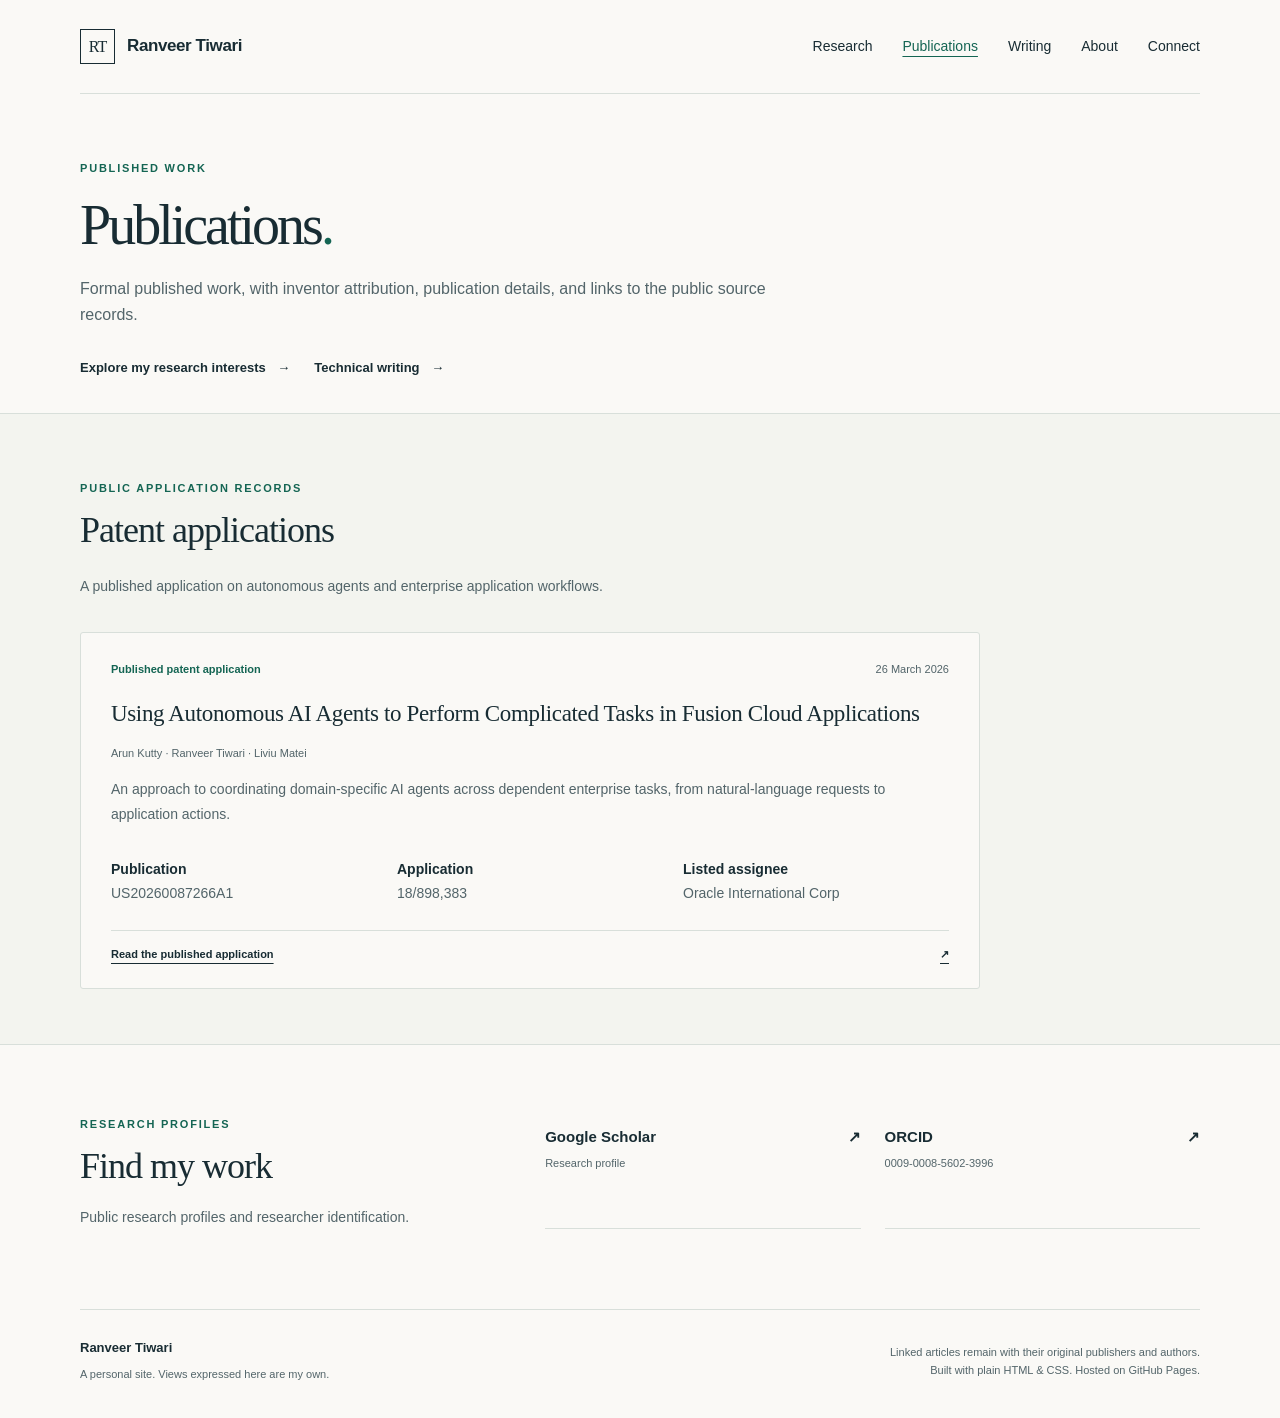
==== publications/index.html @ 8fa20ac8 "Clarify articles and separate research publications" ====
<!doctype html>
<html lang="en">
<head>
  <meta charset="utf-8">
  <meta name="viewport" content="width=device-width, initial-scale=1">
  <meta name="color-scheme" content="light">
  <title>Publications — Ranveer Tiwari</title>
  <meta name="description" content="Ranveer Tiwari’s formal published work, including a U.S. patent application, with inventor attribution, publication details, and public source records.">
  <link rel="canonical" href="https://ranvet.github.io/publications/">
  <meta property="og:type" content="website">
  <meta property="og:site_name" content="Ranveer Tiwari">
  <meta property="og:title" content="Publications — Ranveer Tiwari">
  <meta property="og:description" content="Published patent applications with full inventor credits, publication details, and original source links.">
  <meta property="og:url" content="https://ranvet.github.io/publications/">
  <meta name="twitter:card" content="summary">
  <link rel="icon" href="/assets/favicon.svg" type="image/svg+xml">
  <link rel="stylesheet" href="/assets/style.css">
</head>
<body>
  <a class="skip-link" href="#main">Skip to content</a>
  <header class="site-header wrap">
    <a class="brand" href="/" aria-label="Ranveer Tiwari home"><span class="monogram" aria-hidden="true">RT</span>Ranveer Tiwari</a>
    <nav aria-label="Main navigation">
      <a href="/research/">Research</a>
      <a href="/publications/" aria-current="page">Publications</a>
      <a href="/writing/">Writing</a>
      <a href="/#about">About</a>
      <a href="/#connect">Connect</a>
    </nav>
  </header>

  <main id="main">
    <section class="archive-hero wrap" aria-labelledby="publications-title">
      <p class="eyebrow">Published work</p>
      <h1 id="publications-title">Publications<span class="name-dot">.</span></h1>
      <p class="section-intro">Formal published work, with inventor attribution, publication details, and links to the public source records.</p>
      <div class="hero-actions">
        <a class="text-link" href="/research/">Explore my research interests <span aria-hidden="true">→</span></a>
        <a class="text-link" href="/writing/">Technical writing <span aria-hidden="true">→</span></a>
      </div>
    </section>

    <section class="writing-section" aria-labelledby="patent-applications-title">
      <div class="wrap">
        <div class="section-heading">
          <div><p class="eyebrow">Public application records</p><h2 id="patent-applications-title">Patent applications</h2></div>
        </div>
        <p class="section-intro">A published application on autonomous agents and enterprise application workflows.</p>
        <article class="article-card publication-card">
          <div class="article-meta"><span>Published patent application</span><time datetime="2026-03-26">26 March 2026</time></div>
          <h3><a href="https://patents.google.com/patent/US20260087266A1/en">Using Autonomous AI Agents to Perform Complicated Tasks in Fusion Cloud Applications</a></h3>
          <p class="byline">Arun Kutty · Ranveer Tiwari · Liviu Matei</p>
          <p>An approach to coordinating domain-specific AI agents across dependent enterprise tasks, from natural-language requests to application actions.</p>
          <dl class="publication-details">
            <div><dt>Publication</dt><dd>US20260087266A1</dd></div>
            <div><dt>Application</dt><dd>18/898,383</dd></div>
            <div><dt>Listed assignee</dt><dd>Oracle International Corp</dd></div>
          </dl>
          <a class="publication-label" href="https://patents.google.com/patent/US20260087266A1/en">Read the published application <span aria-hidden="true">↗</span></a>
        </article>
      </div>
    </section>

    <section class="connect-section wrap" aria-labelledby="publication-profiles-title">
      <div><p class="eyebrow">Research profiles</p><h2 id="publication-profiles-title">Find my work</h2><p>Public research profiles and researcher identification.</p></div>
      <div class="profile-grid">
        <a href="https://scholar.google.com/citations?user=N9rX1bMAAAAJ&amp;hl=en"><span>Google Scholar<small>Research profile</small></span><span aria-hidden="true">↗</span></a>
        <a href="https://orcid.org/0009-0008-5602-3996"><span>ORCID<small>0009-0008-5602-3996</small></span><span aria-hidden="true">↗</span></a>
      </div>
    </section>
  </main>

  <footer class="site-footer wrap">
    <div><a class="footer-name" href="/">Ranveer Tiwari</a><p>A personal site. Views expressed here are my own.</p></div>
    <p>Linked articles remain with their original publishers and authors.<br>Built with plain HTML &amp; CSS. Hosted on GitHub Pages.</p>
  </footer>
</body>
</html>
---- assets/style.css ----
:root{--paper:#faf9f6;--white:#fff;--ink:#182c33;--muted:#53656a;--accent:#146553;--line:#d8dfda;--tint:#eef3ed;--serif:Georgia,'Times New Roman',serif;--sans:-apple-system,BlinkMacSystemFont,'Segoe UI',sans-serif}
*{box-sizing:border-box}
html{scroll-behavior:smooth;scroll-padding-top:30px}
body{margin:0;background:var(--paper);color:var(--ink);font:16px/1.65 var(--sans);-webkit-font-smoothing:antialiased}
a{color:inherit;text-underline-offset:5px}
a:hover{color:var(--accent)}
a:focus-visible{outline:3px solid var(--accent);outline-offset:5px;border-radius:2px}
.wrap{width:min(1120px,calc(100% - 96px));margin-inline:auto}
.skip-link{position:absolute;left:24px;top:-100px;z-index:10;background:var(--ink);color:white;padding:12px 18px}
.skip-link:focus{top:12px;color:white}
.site-header{display:flex;align-items:center;justify-content:space-between;gap:24px;padding-block:29px;border-bottom:1px solid var(--line)}
.brand{display:inline-flex;align-items:center;gap:12px;text-decoration:none;font-size:17px;font-weight:650;letter-spacing:-.4px}
.monogram{display:grid;place-items:center;width:35px;height:35px;border:1px solid var(--ink);font:16px var(--serif);letter-spacing:-1px}
nav{display:flex;gap:30px;font-size:14px}
nav a{text-decoration:none}
.hero{display:grid;grid-template-columns:minmax(0,1fr) 290px;align-items:center;gap:70px;padding-block:88px 96px}
.eyebrow{margin:0 0 19px;color:var(--accent);font-size:11px;font-weight:700;letter-spacing:1.8px;text-transform:uppercase}
h1,h2,h3,p{margin-top:0}
h1{margin-bottom:23px;font:clamp(44px,5.5vw,68px)/1.07 var(--serif);letter-spacing:-3px}
.name-dot{color:var(--accent)}
.hero-deck{margin-bottom:22px;font:clamp(23px,2.5vw,30px)/1.35 var(--serif);letter-spacing:-.5px}
.hero-description{max-width:565px;color:var(--muted);font-size:16px;line-height:1.85}
.hero-actions{display:flex;flex-wrap:wrap;align-items:center;gap:24px;margin-top:28px}
.button{display:inline-flex;align-items:center;gap:24px;background:var(--ink);color:var(--white);padding:12px 19px;text-decoration:none;font-size:13px;font-weight:600;border:1px solid var(--ink);border-radius:3px}
.button:hover{background:var(--accent);border-color:var(--accent);color:white}
.text-link{font-size:13px;font-weight:600;text-decoration:none}
.text-link:hover{text-decoration:underline}
.text-link span{display:inline-block;margin-left:8px}
.focus-note{border-top:3px solid var(--accent);background:var(--tint);padding:29px 24px 22px}
.note-label{font:22px var(--serif)}
.focus-note ol{list-style:none;padding:0;margin:22px 0}
.focus-note li{display:flex;gap:15px;font-size:13px;padding:12px 0;border-bottom:1px solid var(--line)}
.focus-note li span{font-size:11px;color:var(--accent)}
.focus-note p{margin:0;font-size:12px;color:var(--muted);line-height:1.7}
.writing-section{padding-block:65px 55px;border-top:1px solid var(--line);border-bottom:1px solid var(--line);background:#f3f4ef}
.section-heading{display:flex;align-items:flex-end;justify-content:space-between;gap:24px}
.section-heading .eyebrow,.about-section .eyebrow,.connect-section .eyebrow{margin-bottom:12px}
h2{margin:0;font:36px/1.2 var(--serif);letter-spacing:-1px}
.section-heading>.text-link{margin-bottom:7px}
.section-intro{max-width:680px;font-size:14px;color:var(--muted);margin:22px 0 34px}
.article-grid{display:grid;grid-template-columns:repeat(2,minmax(0,1fr));gap:20px}
.article-card{display:flex;flex-direction:column;background:var(--paper);border:1px solid var(--line);padding:28px 30px 25px;border-radius:3px}
.featured-group{margin-top:34px}
.featured-group-title{font:600 14px/1.5 var(--sans);letter-spacing:.1px;margin-bottom:15px;color:var(--accent)}
.article-card h4{font:23px/1.35 var(--serif);letter-spacing:-.35px;margin:0 0 15px}
.article-card h4 a{text-decoration:none}
.article-card h4 a:hover{text-decoration:underline}
.series-links{list-style:none;padding:0;margin:0 0 25px;display:grid;gap:16px}
.series-links li{padding-top:15px;border-top:1px solid var(--line)}
.series-links a{font-size:14px;font-weight:600}
.series-links li>span{display:block;font-size:13px;color:var(--muted);margin-top:7px;line-height:1.7}
.series-links li>.series-byline{font-size:11px}
.security-series{grid-template-columns:repeat(3,minmax(0,1fr));gap:25px}
.collection-card .publication-label{margin-top:auto}
.article-meta{display:flex;justify-content:space-between;align-items:baseline;flex-wrap:wrap;gap:8px;margin-bottom:21px;font-size:11px;line-height:1.5}
.article-meta>span{color:var(--accent);font-weight:650}
.article-meta time{color:var(--muted);white-space:nowrap}
h3{font:23px/1.35 var(--serif);letter-spacing:-.35px;margin-bottom:15px}
h3 a{text-decoration:none}
h3 a:hover{text-decoration:underline}
.article-card>p:not(.byline){font-size:14px;color:var(--muted);margin-bottom:23px;line-height:1.8}
.byline{margin-top:auto;margin-bottom:13px;font-size:11px;line-height:1.8;color:var(--muted)}
.publication-label{font-size:11px;font-weight:600;border-top:1px solid var(--line);padding-top:14px;display:flex;justify-content:space-between}
.source-note{font-size:11px;color:var(--muted);margin:25px 0 0}
.about-section{display:grid;grid-template-columns:1fr 1.7fr;gap:80px;padding-block:80px;border-bottom:1px solid var(--line)}
.about-copy p{color:var(--muted);font-size:15px}
.about-copy .about-lead{font:25px/1.5 var(--serif);color:var(--ink);margin-bottom:22px}
.about-copy p:last-child{margin-bottom:0}
.research-question,.about-copy .research-question{max-width:850px;font:clamp(22px,2.7vw,31px)/1.5 var(--serif);color:var(--ink);letter-spacing:-.4px}
.publication-details{display:grid;grid-template-columns:repeat(3,minmax(0,1fr));gap:8px 20px;font-size:14px;margin:8px 0 25px}
.publication-details dt{font-weight:600}
.publication-details dd{margin:0;color:var(--muted);overflow-wrap:anywhere}
.publication-card{max-width:900px}
.research-section{padding-block:65px 55px}
.research-interest-grid{grid-template-columns:repeat(3,minmax(0,1fr))}
.publication-card .hero-actions{margin-top:0}
.connect-section{display:grid;grid-template-columns:1fr 1.7fr;gap:80px;padding-block:70px 80px}
.connect-section>div>p:last-child{font-size:14px;color:var(--muted);margin:18px 0 0}
.profile-grid{display:grid;grid-template-columns:1fr 1fr;gap:15px 24px}
.profile-grid a{display:flex;justify-content:space-between;align-items:flex-start;gap:12px;border-bottom:1px solid var(--line);padding-block:10px 20px;text-decoration:none;font-size:15px;font-weight:600}
.profile-grid small{display:block;font-weight:400;font-size:11px;color:var(--muted);margin-top:5px}
.profile-grid a:hover{border-bottom-color:var(--accent)}
.site-footer{display:flex;justify-content:space-between;gap:32px;border-top:1px solid var(--line);padding-block:27px 35px;color:var(--muted);font-size:11px}
.footer-name{color:var(--ink);text-decoration:none;font-size:13px;font-weight:600}
.site-footer p{margin:6px 0 0}
.site-footer>p{text-align:right}
.not-found{min-height:65vh;padding-block:100px}
.not-found h1{font-size:55px}
[hidden]{display:none!important}
nav a[aria-current="page"]{color:var(--accent);text-decoration:underline}
.archive-callout{display:flex;align-items:center;justify-content:space-between;gap:28px;border:1px solid var(--line);background:var(--tint);padding:28px 30px;margin-top:30px}
.archive-callout h3{margin-bottom:8px}
.archive-callout p{font-size:14px;color:var(--muted);margin:0}
.archive-callout .button{flex-shrink:0}
.archive-hero{padding-block:65px 35px}
.archive-hero h1{font-size:56px;margin-bottom:20px}
.archive-hero .section-intro{max-width:730px;font-size:16px;margin:0 0 20px}
.archive-summary{display:flex;align-items:center;flex-wrap:wrap;gap:12px 24px;margin-top:24px;font-size:13px;color:var(--muted)}
.archive-summary strong{color:var(--ink)}
.archive-controls{display:grid;grid-template-columns:minmax(0,2fr) minmax(0,1.1fr) minmax(0,.7fr) auto;align-items:end;gap:16px;padding:24px;background:var(--tint);border:1px solid var(--line);border-radius:3px}
.archive-controls label{display:block;font-size:12px;font-weight:600}
.archive-controls input,.archive-controls select{display:block;width:100%;height:43px;margin-top:7px;border:1px solid #a9b8ae;border-radius:3px;background:var(--paper);color:var(--ink);font:14px var(--sans);padding:8px 11px}
.archive-controls input:focus-visible,.archive-controls select:focus-visible,.reset-filters:focus-visible{outline:3px solid var(--accent);outline-offset:3px}
.reset-filters{height:43px;background:transparent;border:0;font:13px var(--sans);text-decoration:underline;text-underline-offset:4px;cursor:pointer;color:var(--accent);padding:10px}
.archive-status{font-size:12px;color:var(--muted);margin:18px 0 0}
.year-group{margin-block:45px}
.year-heading{display:flex;align-items:baseline;gap:16px;padding-bottom:15px;border-bottom:1px solid var(--line)}
.year-heading h2{font-size:31px}
.year-heading span{font-size:12px;color:var(--muted)}
.archive-entry{display:grid;grid-template-columns:125px minmax(0,1fr);gap:25px;padding:27px 0;border-bottom:1px solid var(--line)}
.archive-entry>time{font-size:12px;color:var(--muted);padding-top:5px}
.archive-entry h3{font-size:24px;margin-bottom:11px}
.entry-summary{max-width:820px;color:var(--muted);font-size:14px;margin-bottom:12px}
.entry-meta{display:flex;align-items:baseline;flex-wrap:wrap;gap:8px 18px;font-size:11px;margin-bottom:10px}
.topic-tag{font-weight:650;color:var(--accent)}
.entry-publisher{color:var(--muted)}
.archive-entry .byline{margin-bottom:0}
.archive-empty{padding:40px 0;font:23px var(--serif)}
.archive-notes{border-top:1px solid var(--line);padding-block:25px 50px;color:var(--muted);font-size:12px}
.archive-notes p{max-width:850px;margin-bottom:12px}
@media(max-width:800px){.archive-controls{grid-template-columns:1fr 1fr}.archive-controls label:first-child{grid-column:1/-1}.archive-callout{align-items:flex-start;flex-direction:column}}
@media(max-width:700px){.archive-hero{padding-block:45px 30px}.archive-hero h1{font-size:45px;letter-spacing:-2px}.archive-controls{gap:14px;padding:18px}.archive-controls .reset-filters{grid-column:1/-1;justify-self:start;height:auto;padding:0}.archive-entry{grid-template-columns:1fr;gap:10px;padding-block:25px}.archive-entry>time{padding:0}.archive-entry h3{font-size:23px}.year-group{margin-block:35px}.archive-callout{padding:23px}.archive-hero .section-intro{font-size:15px}}
@media print{.archive-controls,.archive-status,.archive-callout{display:none}.archive-entry{break-inside:avoid}.archive-hero{padding-block:25px}}
@media(min-width:1600px){.hero{padding-block:105px 110px}}
@media(max-width:960px){.wrap{width:calc(100% - 56px)}.hero{grid-template-columns:minmax(0,1fr) 250px;gap:35px;padding-block:65px}.about-section,.connect-section{gap:40px;grid-template-columns:1fr 1.5fr}.article-card{padding:24px}.profile-grid{grid-template-columns:1fr}.desktop-break{display:none}}
@media(max-width:700px){.wrap{width:calc(100% - 40px)}.site-header{padding-block:20px;gap:16px;flex-wrap:wrap}.brand{font-size:15px}nav{gap:19px;font-size:13px}.monogram{width:30px;height:30px}.hero{grid-template-columns:1fr;gap:35px;padding-block:48px 50px}h1{font-size:49px;letter-spacing:-2px}.hero-deck{font-size:27px}.hero-description{font-size:15px}.hero-actions{gap:19px}.focus-note{padding:23px}.focus-note ol{display:grid;grid-template-columns:1fr 1fr;gap:0 20px;margin-block:15px}.focus-note li{font-size:12px;gap:9px}.section-heading{display:block}.section-heading>.text-link{display:inline-block;margin:20px 0 0}.writing-section{padding-block:43px}.article-grid{grid-template-columns:1fr;gap:16px}.article-card{padding:23px}h2{font-size:32px}h3{font-size:23px}.article-meta{margin-bottom:17px}.about-section,.connect-section{grid-template-columns:1fr;gap:28px;padding-block:48px}.profile-grid{grid-template-columns:1fr 1fr;gap:12px 22px}.site-footer{flex-direction:column;gap:15px}.site-footer>p{text-align:left}}
@media(max-width:380px){.brand{font-size:14px}nav{gap:16px}.site-header{gap:18px}h1{font-size:43px}.profile-grid,.focus-note ol{grid-template-columns:1fr}.hero-actions{align-items:flex-start;flex-direction:column}.article-card{padding:20px}}
@media(max-width:700px){.security-series{grid-template-columns:1fr;gap:14px}.featured-group{margin-top:28px}.article-card h4{font-size:23px}.publication-details{grid-template-columns:1fr;gap:3px}.publication-details dd{margin-bottom:12px}nav{flex-wrap:wrap}.research-question,.about-copy .research-question{font-size:24px}}
@media(max-width:960px){.research-interest-grid{grid-template-columns:repeat(2,minmax(0,1fr))}}
@media(max-width:700px){.research-interest-grid{grid-template-columns:1fr}}
@media(prefers-reduced-motion:reduce){html{scroll-behavior:auto}}
@media print{body{background:white;font-size:11pt}.wrap{width:100%}.site-header nav,.hero-actions,.focus-note,.skip-link{display:none}.hero{display:block;padding:25px 0}.hero h1{font-size:36pt}.writing-section{padding:25px 0}.article-grid{display:block}.article-card{break-inside:avoid;margin-bottom:15px}.about-section,.connect-section{display:block;padding:25px 0}.site-footer{font-size:9pt}}
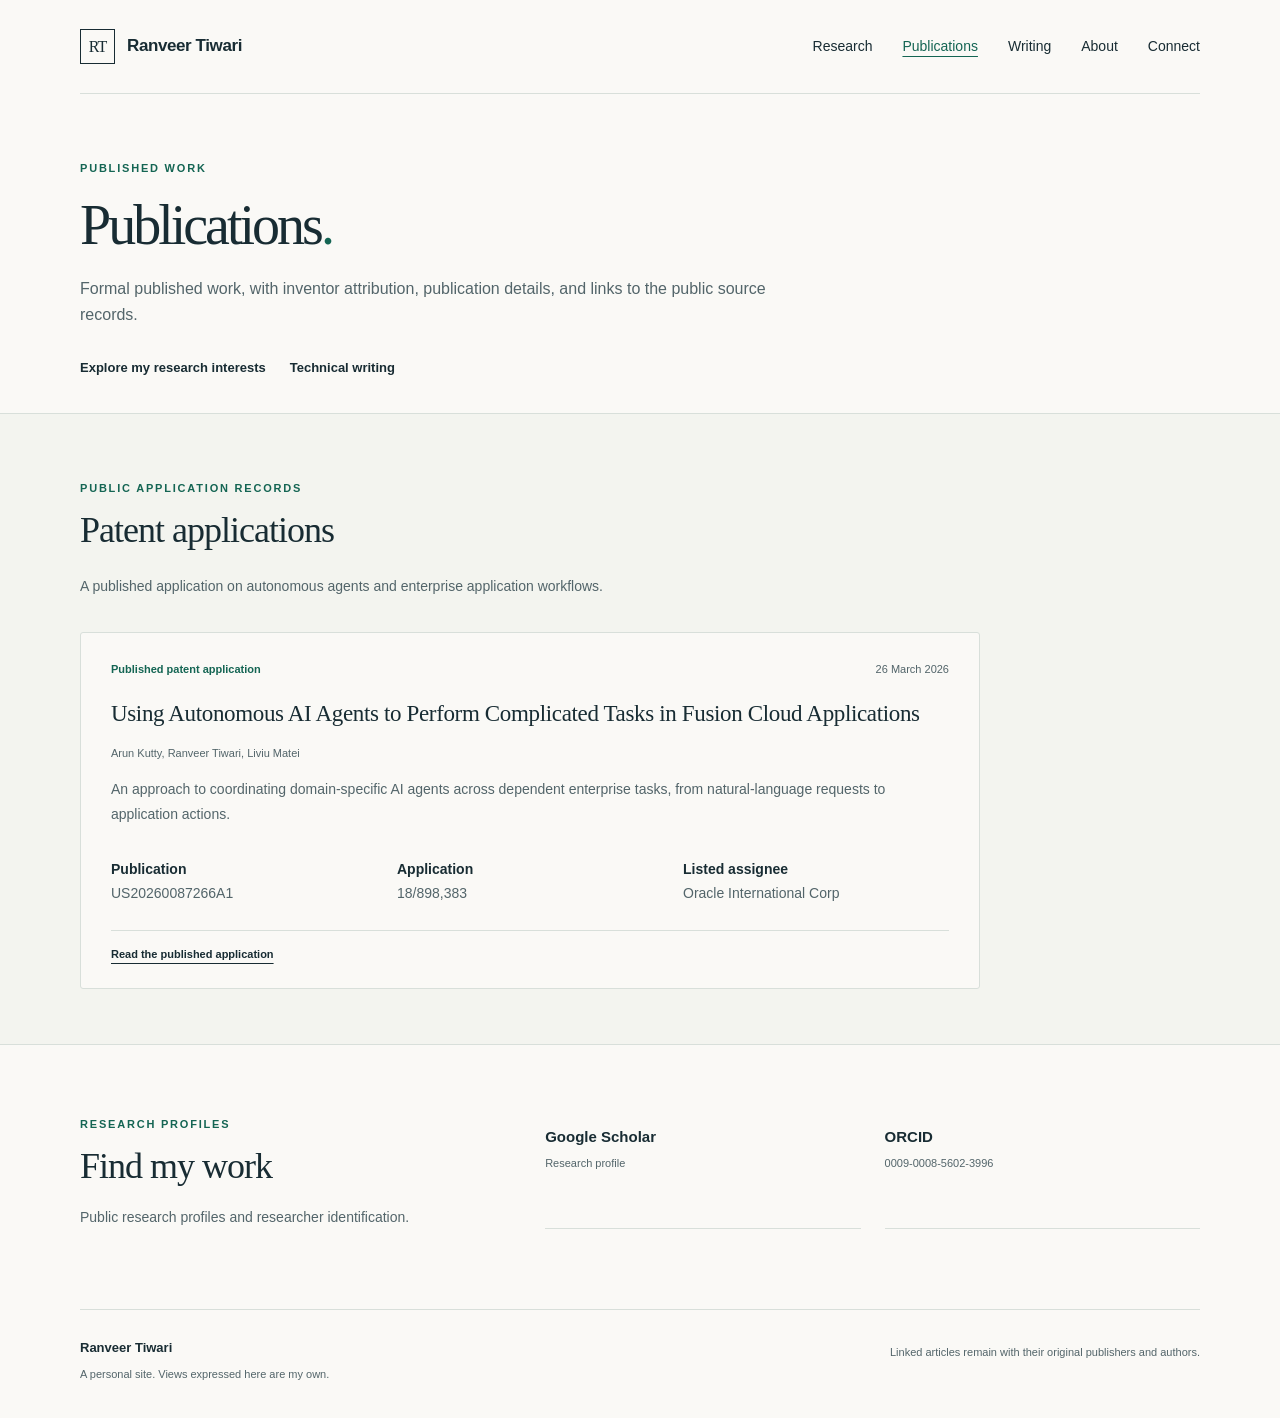
==== commit ebe94b97: "Simplify site punctuation and remove hosting credits" ====
--- a/publications/index.html
+++ b/publications/index.html
@@ -4,14 +4,14 @@
   <meta charset="utf-8">
   <meta name="viewport" content="width=device-width, initial-scale=1">
   <meta name="color-scheme" content="light">
-  <title>Publications — Ranveer Tiwari</title>
-  <meta name="description" content="Ranveer Tiwari’s formal published work, including a U.S. patent application, with inventor attribution, publication details, and public source records.">
-  <link rel="canonical" href="https://ranvet.github.io/publications/">
+  <title>Publications | Ranveer Tiwari</title>
+  <meta name="description" content="Ranveer Tiwari's formal published work, including a U.S. patent application, with inventor attribution, publication details, and public source records.">
+  <link rel="canonical" href="https://ranveertiwari.com/publications/">
   <meta property="og:type" content="website">
   <meta property="og:site_name" content="Ranveer Tiwari">
-  <meta property="og:title" content="Publications — Ranveer Tiwari">
+  <meta property="og:title" content="Publications | Ranveer Tiwari">
   <meta property="og:description" content="Published patent applications with full inventor credits, publication details, and original source links.">
-  <meta property="og:url" content="https://ranvet.github.io/publications/">
+  <meta property="og:url" content="https://ranveertiwari.com/publications/">
   <meta name="twitter:card" content="summary">
   <link rel="icon" href="/assets/favicon.svg" type="image/svg+xml">
   <link rel="stylesheet" href="/assets/style.css">
@@ -35,8 +35,8 @@
       <h1 id="publications-title">Publications<span class="name-dot">.</span></h1>
       <p class="section-intro">Formal published work, with inventor attribution, publication details, and links to the public source records.</p>
       <div class="hero-actions">
-        <a class="text-link" href="/research/">Explore my research interests <span aria-hidden="true">→</span></a>
-        <a class="text-link" href="/writing/">Technical writing <span aria-hidden="true">→</span></a>
+        <a class="text-link" href="/research/">Explore my research interests</a>
+        <a class="text-link" href="/writing/">Technical writing</a>
       </div>
     </section>
 
@@ -49,14 +49,14 @@
         <article class="article-card publication-card">
           <div class="article-meta"><span>Published patent application</span><time datetime="2026-03-26">26 March 2026</time></div>
           <h3><a href="https://patents.google.com/patent/US20260087266A1/en">Using Autonomous AI Agents to Perform Complicated Tasks in Fusion Cloud Applications</a></h3>
-          <p class="byline">Arun Kutty · Ranveer Tiwari · Liviu Matei</p>
+          <p class="byline">Arun Kutty, Ranveer Tiwari, Liviu Matei</p>
           <p>An approach to coordinating domain-specific AI agents across dependent enterprise tasks, from natural-language requests to application actions.</p>
           <dl class="publication-details">
             <div><dt>Publication</dt><dd>US20260087266A1</dd></div>
             <div><dt>Application</dt><dd>18/898,383</dd></div>
             <div><dt>Listed assignee</dt><dd>Oracle International Corp</dd></div>
           </dl>
-          <a class="publication-label" href="https://patents.google.com/patent/US20260087266A1/en">Read the published application <span aria-hidden="true">↗</span></a>
+          <a class="publication-label" href="https://patents.google.com/patent/US20260087266A1/en">Read the published application</a>
         </article>
       </div>
     </section>
@@ -64,15 +64,15 @@
     <section class="connect-section wrap" aria-labelledby="publication-profiles-title">
       <div><p class="eyebrow">Research profiles</p><h2 id="publication-profiles-title">Find my work</h2><p>Public research profiles and researcher identification.</p></div>
       <div class="profile-grid">
-        <a href="https://scholar.google.com/citations?user=N9rX1bMAAAAJ&amp;hl=en"><span>Google Scholar<small>Research profile</small></span><span aria-hidden="true">↗</span></a>
-        <a href="https://orcid.org/0009-0008-5602-3996"><span>ORCID<small>0009-0008-5602-3996</small></span><span aria-hidden="true">↗</span></a>
+        <a href="https://scholar.google.com/citations?user=N9rX1bMAAAAJ&amp;hl=en"><span>Google Scholar<small>Research profile</small></span></a>
+        <a href="https://orcid.org/0009-0008-5602-3996"><span>ORCID<small>0009-0008-5602-3996</small></span></a>
       </div>
     </section>
   </main>
 
   <footer class="site-footer wrap">
     <div><a class="footer-name" href="/">Ranveer Tiwari</a><p>A personal site. Views expressed here are my own.</p></div>
-    <p>Linked articles remain with their original publishers and authors.<br>Built with plain HTML &amp; CSS. Hosted on GitHub Pages.</p>
+    <p>Linked articles remain with their original publishers and authors.</p>
   </footer>
 </body>
 </html>
